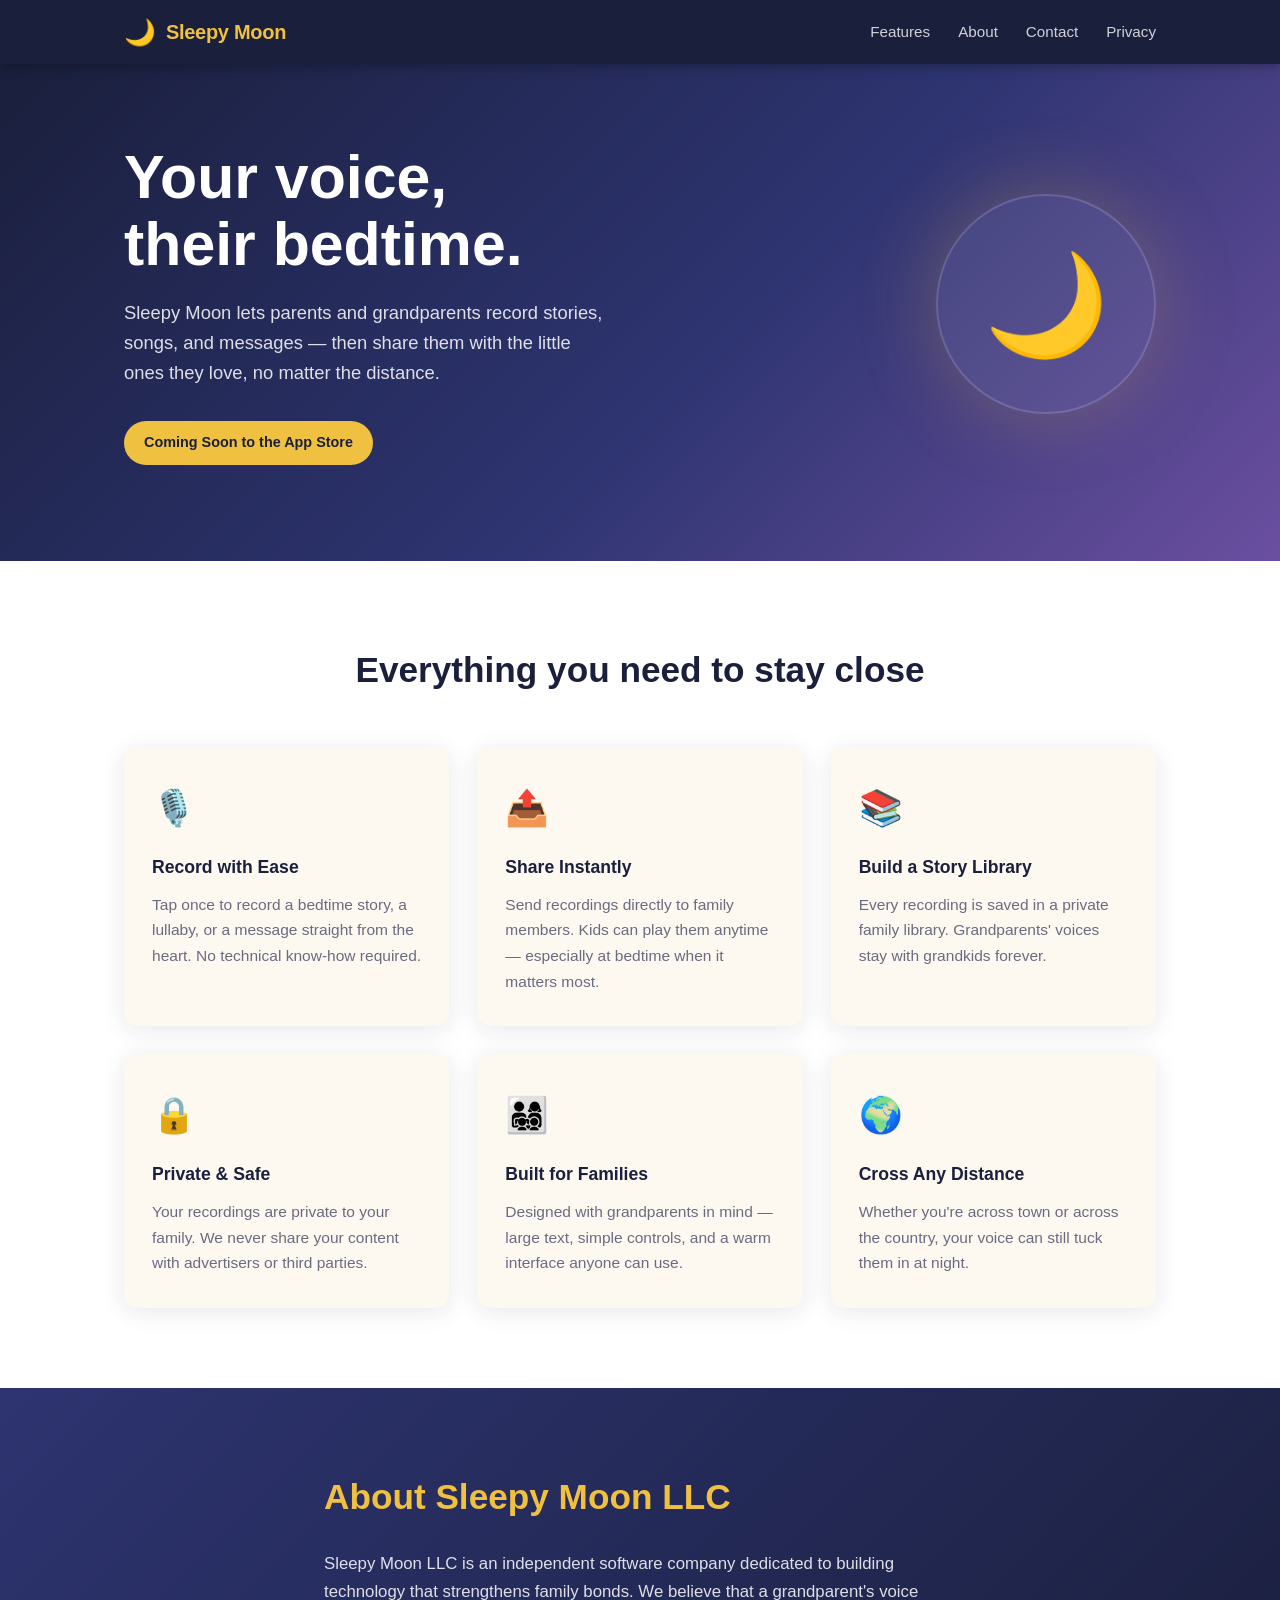
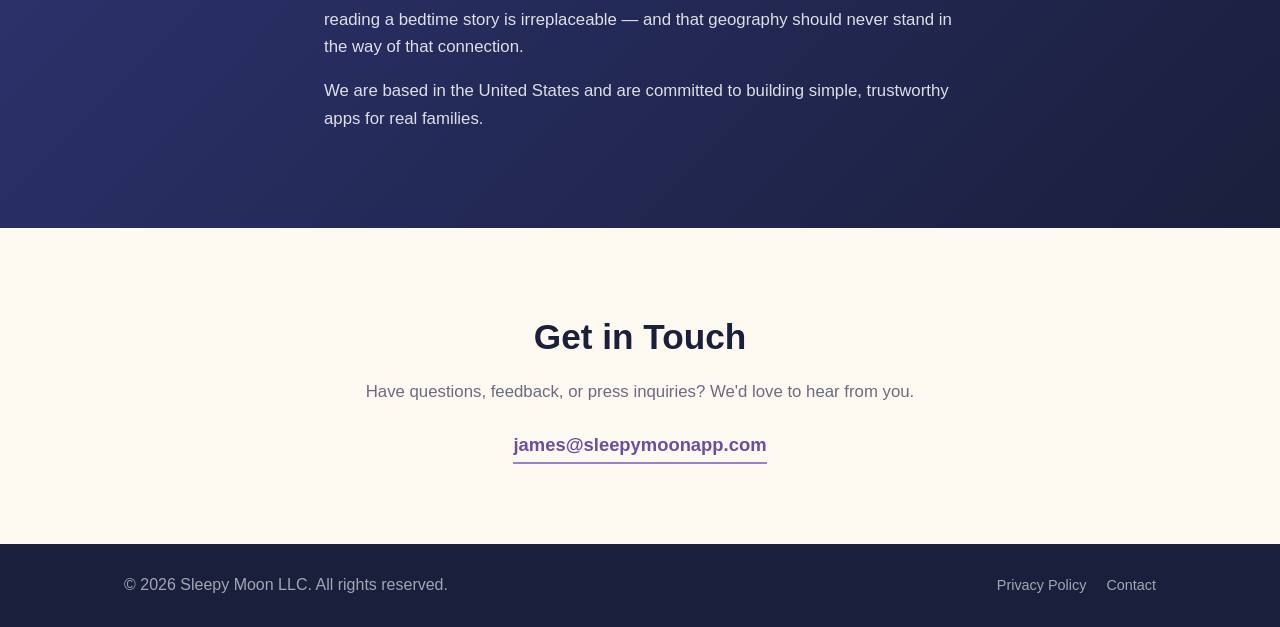
==== index.html @ 006c9b5d "Initial site" ====
<!DOCTYPE html>
<html lang="en">
<head>
  <meta charset="UTF-8" />
  <meta name="viewport" content="width=device-width, initial-scale=1.0" />
  <title>Sleepy Moon — Stories & Messages for the Ones You Love</title>
  <meta name="description" content="Sleepy Moon is an app for parents and grandparents to record heartfelt messages and bedtime stories, then share them with their children and grandchildren." />
  <link rel="stylesheet" href="style.css" />
</head>
<body>

  <!-- NAV -->
  <header class="site-header">
    <nav class="nav container">
      <a href="/" class="logo">
        <span class="logo-moon">🌙</span>
        <span class="logo-text">Sleepy Moon</span>
      </a>
      <ul class="nav-links">
        <li><a href="#features">Features</a></li>
        <li><a href="#about">About</a></li>
        <li><a href="#contact">Contact</a></li>
        <li><a href="privacy.html">Privacy</a></li>
      </ul>
    </nav>
  </header>

  <!-- HERO -->
  <section class="hero">
    <div class="container hero-inner">
      <div class="hero-text">
        <h1>Your voice,<br>their bedtime.</h1>
        <p class="hero-sub">Sleepy Moon lets parents and grandparents record stories, songs, and messages — then share them with the little ones they love, no matter the distance.</p>
        <div class="hero-badges">
          <span class="badge badge-soon">Coming Soon to the App Store</span>
        </div>
      </div>
      <div class="hero-art" aria-hidden="true">
        <div class="moon-circle">
          <span class="moon-emoji">🌙</span>
        </div>
      </div>
    </div>
  </section>

  <!-- FEATURES -->
  <section id="features" class="features section">
    <div class="container">
      <h2 class="section-title">Everything you need to stay close</h2>
      <div class="feature-grid">
        <div class="feature-card">
          <div class="feature-icon">🎙️</div>
          <h3>Record with Ease</h3>
          <p>Tap once to record a bedtime story, a lullaby, or a message straight from the heart. No technical know-how required.</p>
        </div>
        <div class="feature-card">
          <div class="feature-icon">📤</div>
          <h3>Share Instantly</h3>
          <p>Send recordings directly to family members. Kids can play them anytime — especially at bedtime when it matters most.</p>
        </div>
        <div class="feature-card">
          <div class="feature-icon">📚</div>
          <h3>Build a Story Library</h3>
          <p>Every recording is saved in a private family library. Grandparents' voices stay with grandkids forever.</p>
        </div>
        <div class="feature-card">
          <div class="feature-icon">🔒</div>
          <h3>Private &amp; Safe</h3>
          <p>Your recordings are private to your family. We never share your content with advertisers or third parties.</p>
        </div>
        <div class="feature-card">
          <div class="feature-icon">👨‍👩‍👧‍👦</div>
          <h3>Built for Families</h3>
          <p>Designed with grandparents in mind — large text, simple controls, and a warm interface anyone can use.</p>
        </div>
        <div class="feature-card">
          <div class="feature-icon">🌍</div>
          <h3>Cross Any Distance</h3>
          <p>Whether you're across town or across the country, your voice can still tuck them in at night.</p>
        </div>
      </div>
    </div>
  </section>

  <!-- ABOUT -->
  <section id="about" class="about section">
    <div class="container about-inner">
      <div class="about-text">
        <h2>About Sleepy Moon LLC</h2>
        <p>Sleepy Moon LLC is an independent software company dedicated to building technology that strengthens family bonds. We believe that a grandparent's voice reading a bedtime story is irreplaceable — and that geography should never stand in the way of that connection.</p>
        <p>We are based in the United States and are committed to building simple, trustworthy apps for real families.</p>
      </div>
    </div>
  </section>

  <!-- CONTACT -->
  <section id="contact" class="contact section">
    <div class="container contact-inner">
      <h2>Get in Touch</h2>
      <p>Have questions, feedback, or press inquiries? We'd love to hear from you.</p>
      <a class="contact-email" href="mailto:james@sleepymoonapp.com">james@sleepymoonapp.com</a>
    </div>
  </section>

  <!-- FOOTER -->
  <footer class="site-footer">
    <div class="container footer-inner">
      <p>&copy; 2026 Sleepy Moon LLC. All rights reserved.</p>
      <ul class="footer-links">
        <li><a href="privacy.html">Privacy Policy</a></li>
        <li><a href="mailto:james@sleepymoonapp.com">Contact</a></li>
      </ul>
    </div>
  </footer>

</body>
</html>
---- style.css ----
/* ===========================
   SLEEPY MOON — GLOBAL STYLES
   =========================== */

*, *::before, *::after {
  box-sizing: border-box;
  margin: 0;
  padding: 0;
}

:root {
  --navy:    #1a1f3c;
  --indigo:  #2d3470;
  --purple:  #6b4fa0;
  --soft-purple: #9b7fd4;
  --gold:    #f0c040;
  --cream:   #fdf8f0;
  --white:   #ffffff;
  --text:    #2c2c3e;
  --text-muted: #6b6b80;
  --radius:  14px;
  --shadow:  0 4px 24px rgba(26,31,60,0.10);
}

html { scroll-behavior: smooth; }

body {
  font-family: -apple-system, BlinkMacSystemFont, "Segoe UI", Roboto, Helvetica, Arial, sans-serif;
  color: var(--text);
  background: var(--cream);
  line-height: 1.65;
}

.container {
  max-width: 1080px;
  margin: 0 auto;
  padding: 0 24px;
}

/* ===========================
   HEADER / NAV
   =========================== */

.site-header {
  background: var(--navy);
  position: sticky;
  top: 0;
  z-index: 100;
  box-shadow: 0 2px 12px rgba(0,0,0,0.3);
}

.nav {
  display: flex;
  align-items: center;
  justify-content: space-between;
  height: 64px;
}

.logo {
  display: flex;
  align-items: center;
  gap: 10px;
  text-decoration: none;
}

.logo-moon { font-size: 1.6rem; }

.logo-text {
  font-size: 1.25rem;
  font-weight: 700;
  color: var(--gold);
  letter-spacing: -0.3px;
}

.nav-links {
  display: flex;
  list-style: none;
  gap: 28px;
}

.nav-links a {
  color: rgba(255,255,255,0.80);
  text-decoration: none;
  font-size: 0.95rem;
  font-weight: 500;
  transition: color 0.2s;
}

.nav-links a:hover { color: var(--gold); }

/* ===========================
   HERO
   =========================== */

.hero {
  background: linear-gradient(135deg, var(--navy) 0%, var(--indigo) 55%, var(--purple) 100%);
  color: var(--white);
  padding: 80px 0 96px;
  overflow: hidden;
}

.hero-inner {
  display: flex;
  align-items: center;
  justify-content: space-between;
  gap: 48px;
}

.hero-text { max-width: 560px; }

.hero-text h1 {
  font-size: clamp(2.4rem, 5vw, 3.8rem);
  font-weight: 800;
  line-height: 1.1;
  color: var(--white);
  margin-bottom: 20px;
}

.hero-sub {
  font-size: 1.15rem;
  color: rgba(255,255,255,0.85);
  margin-bottom: 32px;
  max-width: 480px;
}

.hero-badges { display: flex; gap: 12px; flex-wrap: wrap; }

.badge {
  display: inline-block;
  padding: 10px 20px;
  border-radius: 50px;
  font-size: 0.9rem;
  font-weight: 600;
}

.badge-soon {
  background: var(--gold);
  color: var(--navy);
}

.hero-art { flex-shrink: 0; }

.moon-circle {
  width: 220px;
  height: 220px;
  border-radius: 50%;
  background: rgba(255,255,255,0.08);
  border: 2px solid rgba(255,255,255,0.15);
  display: flex;
  align-items: center;
  justify-content: center;
  font-size: 100px;
  box-shadow: 0 0 80px rgba(240,192,64,0.25);
}

/* ===========================
   SECTIONS
   =========================== */

.section { padding: 80px 0; }

.section-title {
  text-align: center;
  font-size: clamp(1.6rem, 3vw, 2.2rem);
  font-weight: 700;
  color: var(--navy);
  margin-bottom: 48px;
}

/* ===========================
   FEATURES
   =========================== */

.features { background: var(--white); }

.feature-grid {
  display: grid;
  grid-template-columns: repeat(auto-fit, minmax(280px, 1fr));
  gap: 28px;
}

.feature-card {
  background: var(--cream);
  border-radius: var(--radius);
  padding: 32px 28px;
  box-shadow: var(--shadow);
  transition: transform 0.2s, box-shadow 0.2s;
}

.feature-card:hover {
  transform: translateY(-4px);
  box-shadow: 0 8px 32px rgba(26,31,60,0.14);
}

.feature-icon {
  font-size: 2.2rem;
  margin-bottom: 16px;
}

.feature-card h3 {
  font-size: 1.1rem;
  font-weight: 700;
  color: var(--navy);
  margin-bottom: 10px;
}

.feature-card p {
  color: var(--text-muted);
  font-size: 0.97rem;
}

/* ===========================
   ABOUT
   =========================== */

.about {
  background: linear-gradient(135deg, var(--indigo), var(--navy));
  color: var(--white);
}

.about-inner { max-width: 680px; }

.about h2 {
  font-size: clamp(1.6rem, 3vw, 2.2rem);
  font-weight: 700;
  margin-bottom: 24px;
  color: var(--gold);
}

.about p {
  color: rgba(255,255,255,0.85);
  font-size: 1.05rem;
  margin-bottom: 16px;
}

/* ===========================
   CONTACT
   =========================== */

.contact { background: var(--cream); text-align: center; }

.contact-inner h2 {
  font-size: clamp(1.6rem, 3vw, 2.2rem);
  font-weight: 700;
  color: var(--navy);
  margin-bottom: 12px;
}

.contact-inner p {
  color: var(--text-muted);
  font-size: 1.05rem;
  margin-bottom: 24px;
}

.contact-email {
  display: inline-block;
  font-size: 1.15rem;
  font-weight: 600;
  color: var(--purple);
  text-decoration: none;
  border-bottom: 2px solid var(--soft-purple);
  padding-bottom: 2px;
  transition: color 0.2s, border-color 0.2s;
}

.contact-email:hover {
  color: var(--navy);
  border-color: var(--navy);
}

/* ===========================
   FOOTER
   =========================== */

.site-footer {
  background: var(--navy);
  color: rgba(255,255,255,0.6);
  padding: 28px 0;
}

.footer-inner {
  display: flex;
  align-items: center;
  justify-content: space-between;
  flex-wrap: wrap;
  gap: 12px;
}

.footer-links {
  display: flex;
  list-style: none;
  gap: 20px;
}

.footer-links a {
  color: rgba(255,255,255,0.6);
  text-decoration: none;
  font-size: 0.9rem;
  transition: color 0.2s;
}

.footer-links a:hover { color: var(--gold); }

/* ===========================
   LEGAL PAGE
   =========================== */

.legal-page { padding: 60px 0; }

.legal-container { max-width: 760px; }

.legal-container h1 {
  font-size: 2.2rem;
  font-weight: 800;
  color: var(--navy);
  margin-bottom: 8px;
}

.legal-date {
  color: var(--text-muted);
  margin-bottom: 32px;
}

.legal-container h2 {
  font-size: 1.2rem;
  font-weight: 700;
  color: var(--navy);
  margin: 32px 0 10px;
}

.legal-container p,
.legal-container li {
  color: var(--text);
  font-size: 1rem;
  margin-bottom: 12px;
}

.legal-container ul {
  padding-left: 20px;
  margin-bottom: 12px;
}

.legal-container a { color: var(--purple); }

address { font-style: normal; line-height: 1.9; }

/* ===========================
   RESPONSIVE
   =========================== */

@media (max-width: 680px) {
  .hero-inner { flex-direction: column; text-align: center; }
  .hero-sub { margin-left: auto; margin-right: auto; }
  .hero-badges { justify-content: center; }
  .moon-circle { width: 160px; height: 160px; font-size: 72px; }
  .nav-links { gap: 16px; }
  .footer-inner { flex-direction: column; text-align: center; }
}

@media (max-width: 420px) {
  .nav-links { display: none; }
}
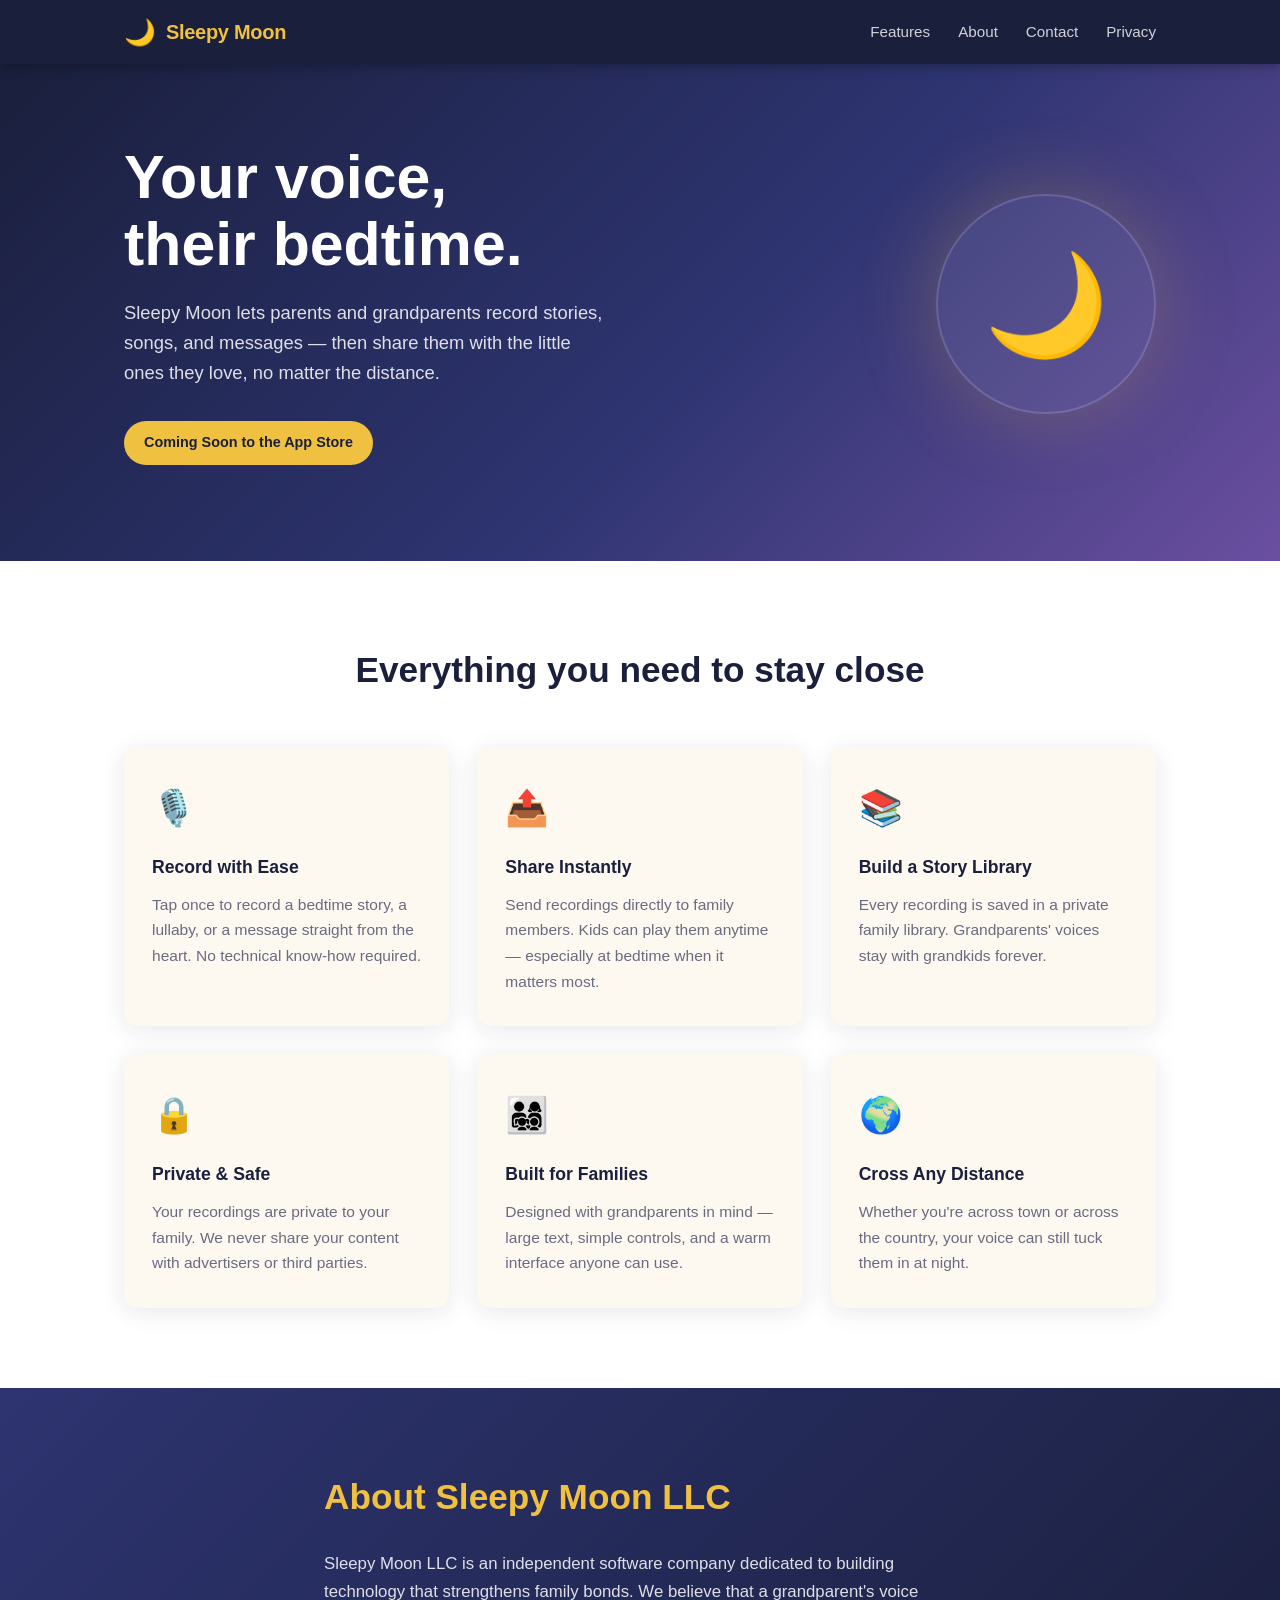
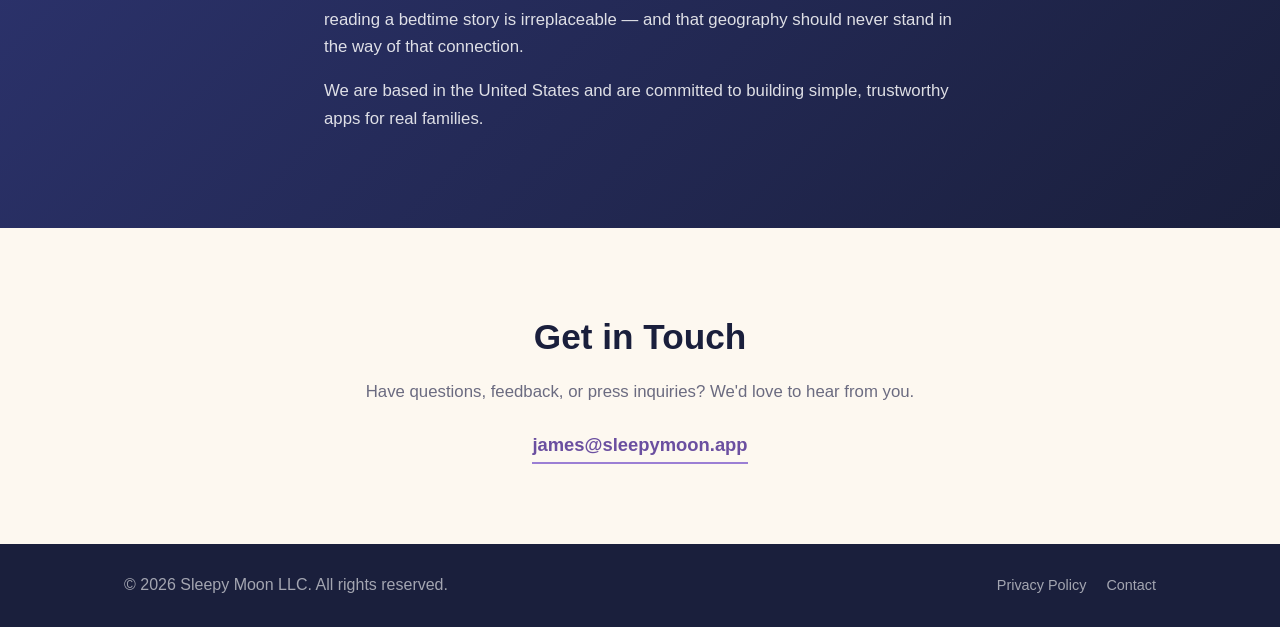
==== commit 9d5cc172: "Update domain to sleepymoon.app" ====
--- a/index.html
+++ b/index.html
@@ -98,7 +98,7 @@
     <div class="container contact-inner">
       <h2>Get in Touch</h2>
       <p>Have questions, feedback, or press inquiries? We'd love to hear from you.</p>
-      <a class="contact-email" href="mailto:james@sleepymoonapp.com">james@sleepymoonapp.com</a>
+      <a class="contact-email" href="mailto:james@sleepymoon.app">james@sleepymoon.app</a>
     </div>
   </section>
 
@@ -108,7 +108,7 @@
       <p>&copy; 2026 Sleepy Moon LLC. All rights reserved.</p>
       <ul class="footer-links">
         <li><a href="privacy.html">Privacy Policy</a></li>
-        <li><a href="mailto:james@sleepymoonapp.com">Contact</a></li>
+        <li><a href="mailto:james@sleepymoon.app">Contact</a></li>
       </ul>
     </div>
   </footer>
